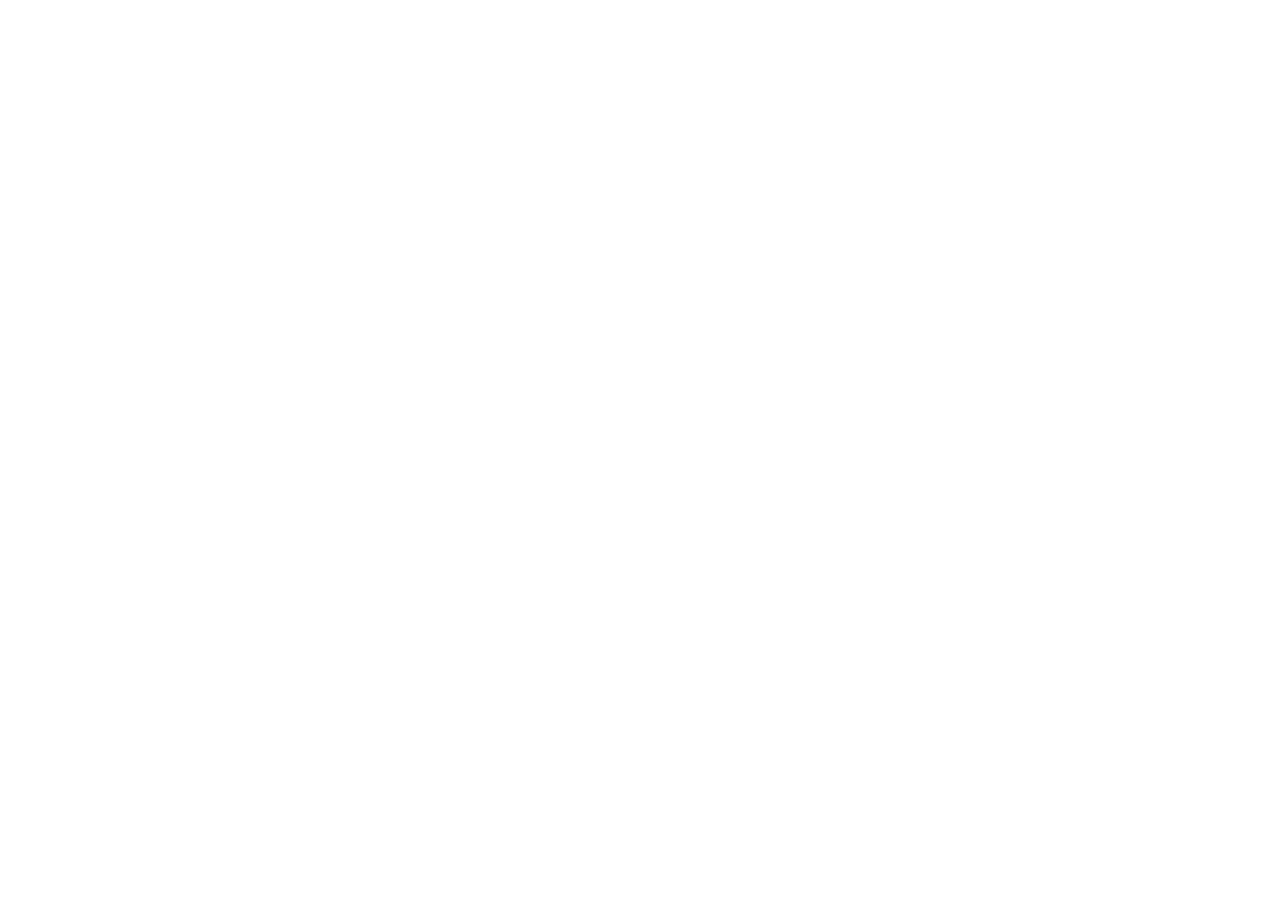
==== week3/meditation-app-master/index.html @ eec0aad6 "add meditation app" ====
<!DOCTYPE html>
<html lang="en">
<head>
    <meta charset="UTF-8">
    <meta http-equiv="X-UA-Compatible" content="IE=edge">
    <meta name="viewport" content="width=device-width, initial-scale=1.0">
    <link rel="stylesheet" href="./style.css">
    <title>Meditation App</title>
</head>
<body>
    <div class="app">
        <div class="time-select"></div>
        <div class="player-counter"></div>
        <div class="sound-picker"></div>
    </div>
    
   <script src="./app.js"></script> 
</body>
</html>
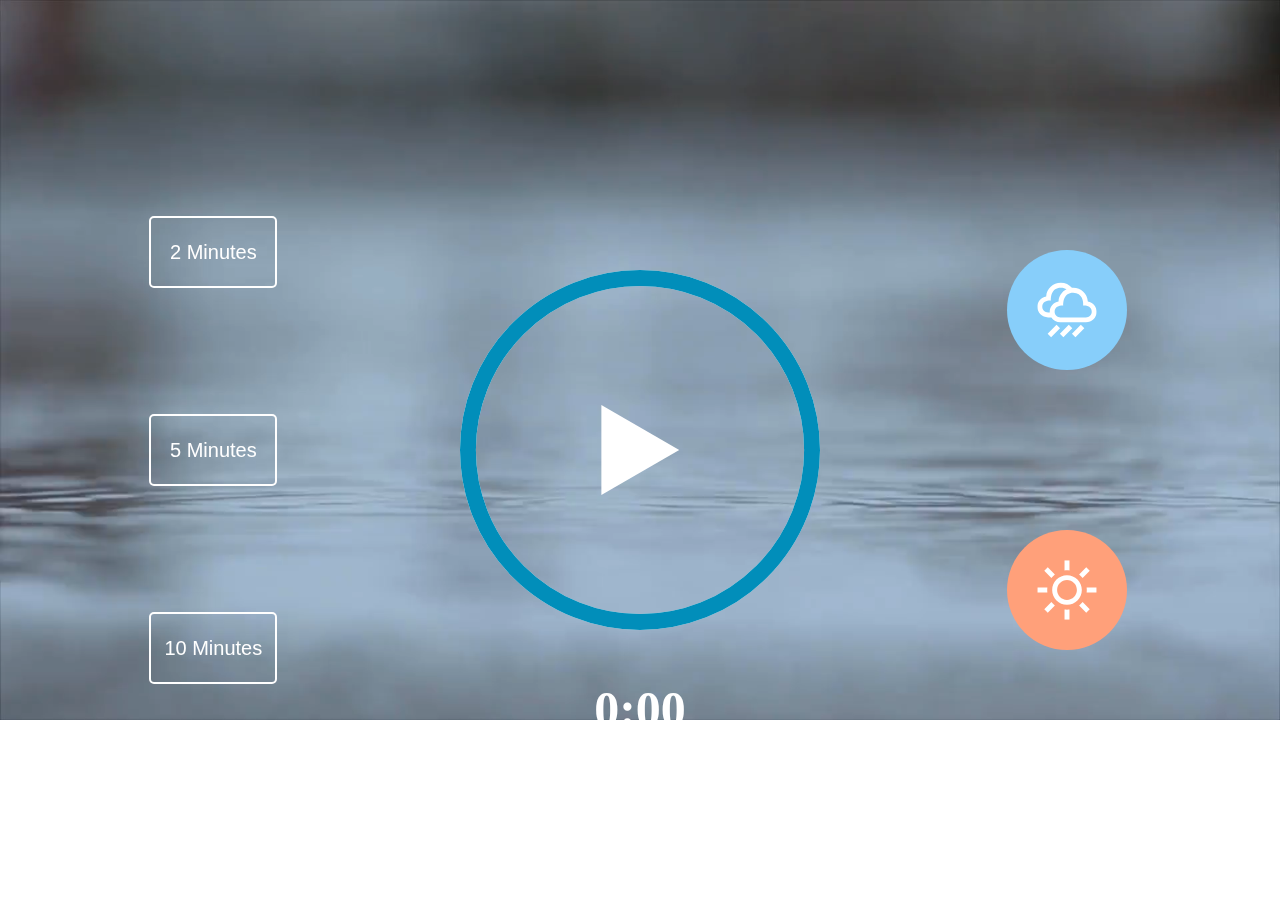
==== commit 6e3ea308: "complete html and css" ====
--- a/week3/meditation-app-master/index.html
+++ b/week3/meditation-app-master/index.html
@@ -9,9 +9,39 @@
 </head>
 <body>
     <div class="app">
-        <div class="time-select"></div>
-        <div class="player-counter"></div>
-        <div class="sound-picker"></div>
+        <div class="vid-container">
+            <video loop>
+                <source src="./video/rain.mp4" type="video/mp4" />
+            </video>
+        </div>
+        <div class="time-select">
+            <button data-time="120">2 Minutes</button>
+            <button data-time="300">5 Minutes</button>
+            <button data-time="600">10 Minutes</button>
+        </div>
+        <div class="player-container">
+            <audio class="song">
+                <source src="./sounds/rain.mp3" />
+            </audio>
+            <img src="./svg/play.svg" alt="play" class="play">
+            <svg
+            class="track-outline" 
+            width="453" height="453" viewBox="0 0 453 453" fill="none" xmlns="http://www.w3.org/2000/svg">
+                <circle cx="226.5" cy="226.5" r="216.5" stroke="white" stroke-width="20"/>
+                </svg>
+            <svg
+            class="moving-outline" 
+            width="453" height="453" viewBox="0 0 453 453" fill="none" xmlns="http://www.w3.org/2000/svg">
+                    <circle cx="226.5" cy="226.5" r="216.5" stroke="#018EBA" stroke-width="20"/>
+                </svg>
+        <h3 class="time-display">0:00</h3>
+                    
+        </div>
+        <div class="sound-picker">
+            <button data-sound="./sounds/rain.mp3" data-video="./video/rain.mp4"><img src="./svg/rain.svg" alt="rain" /> </button>
+            <button data-sound="./sounds/beach.mp3" data-video="./video/beach.mp4"><img src="./svg/beach.svg" alt="beach"/></button>
+
+        </div>
     </div>
     
    <script src="./app.js"></script> 
--- a/week3/meditation-app-master/style.css
+++ b/week3/meditation-app-master/style.css
@@ -0,0 +1,91 @@
+*{
+    margin: 0;
+    padding: 0;
+    box-sizing: border-box;
+}
+
+.app {
+    height: 100vh;
+    display: flex;
+    justify-content: space-evenly;
+    align-items: center;
+}
+
+.time-select, 
+.sound-picker,
+.player-container{
+height: 80%;
+flex: 1;
+display: flex;
+flex-direction: column;
+justify-content: space-evenly;
+align-items: center;
+}
+
+.player-container {
+    
+    position: relative;
+    
+}
+
+.player-container svg {
+  position: absolute; 
+  height: 50%;
+  top: 50%;
+  left: 50%;
+  transform: translate(-50%, -50%);
+  pointer-events: none;
+
+}
+
+.time-display {
+   position: absolute;
+   bottom: 10%; 
+   color: white;
+   font-size: 50px;
+}
+
+video {
+    position: fixed;
+    top: 0%;
+    left: 0%;
+    width: 100%;
+    z-index: -10;
+}
+.time-select button,
+.sound-picker button {
+    color: white;
+    width: 30%;
+    height: 10%;
+    background: none;
+    border: 2px solid white;
+    cursor: pointer;
+    border-radius: 5px;
+    font-size: 20px;
+    transition: all 0.5s ease ;
+}
+
+.time-select button:hover {
+    color: gray;
+    background-color: white;
+}
+
+.sound-picker button {
+    border: none;
+    height: 120px;
+    width: 120px;
+    border-radius: 50%;
+    padding: 30px;
+}
+
+.sound-picker button:nth-child(1) {
+    background: lightskyblue;
+}
+
+.sound-picker button:nth-child(2) {
+    background: lightsalmon;  
+}
+
+.sound-picker button img {
+    height: 100%;
+}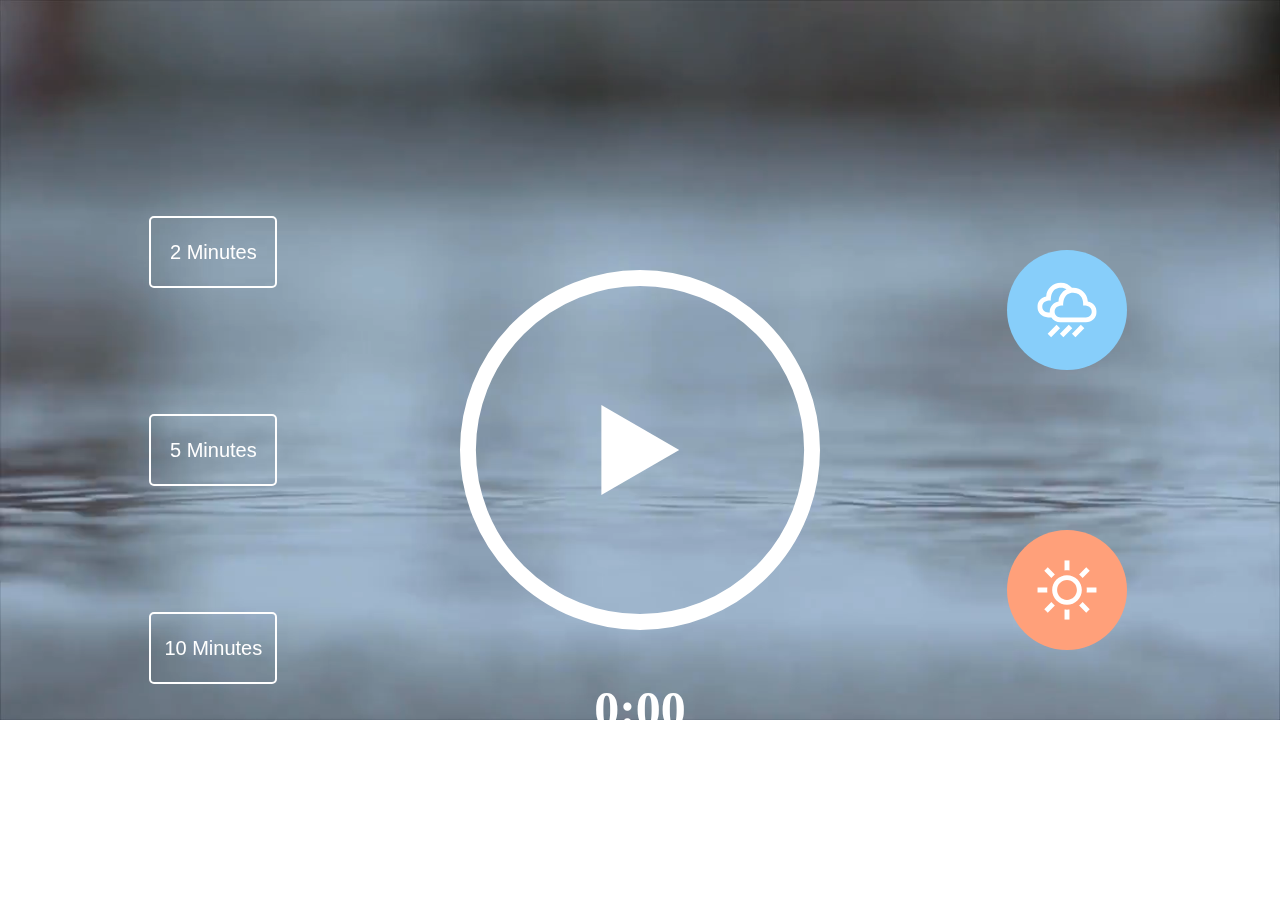
==== commit a50f238d: "finish all" ====
--- a/week3/meditation-app-master/index.html
+++ b/week3/meditation-app-master/index.html
@@ -34,6 +34,7 @@
             width="453" height="453" viewBox="0 0 453 453" fill="none" xmlns="http://www.w3.org/2000/svg">
                     <circle cx="226.5" cy="226.5" r="216.5" stroke="#018EBA" stroke-width="20"/>
                 </svg>
+                
         <h3 class="time-display">0:00</h3>
                     
         </div>
--- a/week3/meditation-app-master/style.css
+++ b/week3/meditation-app-master/style.css
@@ -23,9 +23,7 @@
 }
 
 .player-container {
-    
-    position: relative;
-    
+    position: relative;   
 }
 
 .player-container svg {
@@ -33,9 +31,8 @@
   height: 50%;
   top: 50%;
   left: 50%;
-  transform: translate(-50%, -50%);
+  transform: translate(-50%, -50%) rotate(-90deg);
   pointer-events: none;
-
 }
 
 .time-display {
